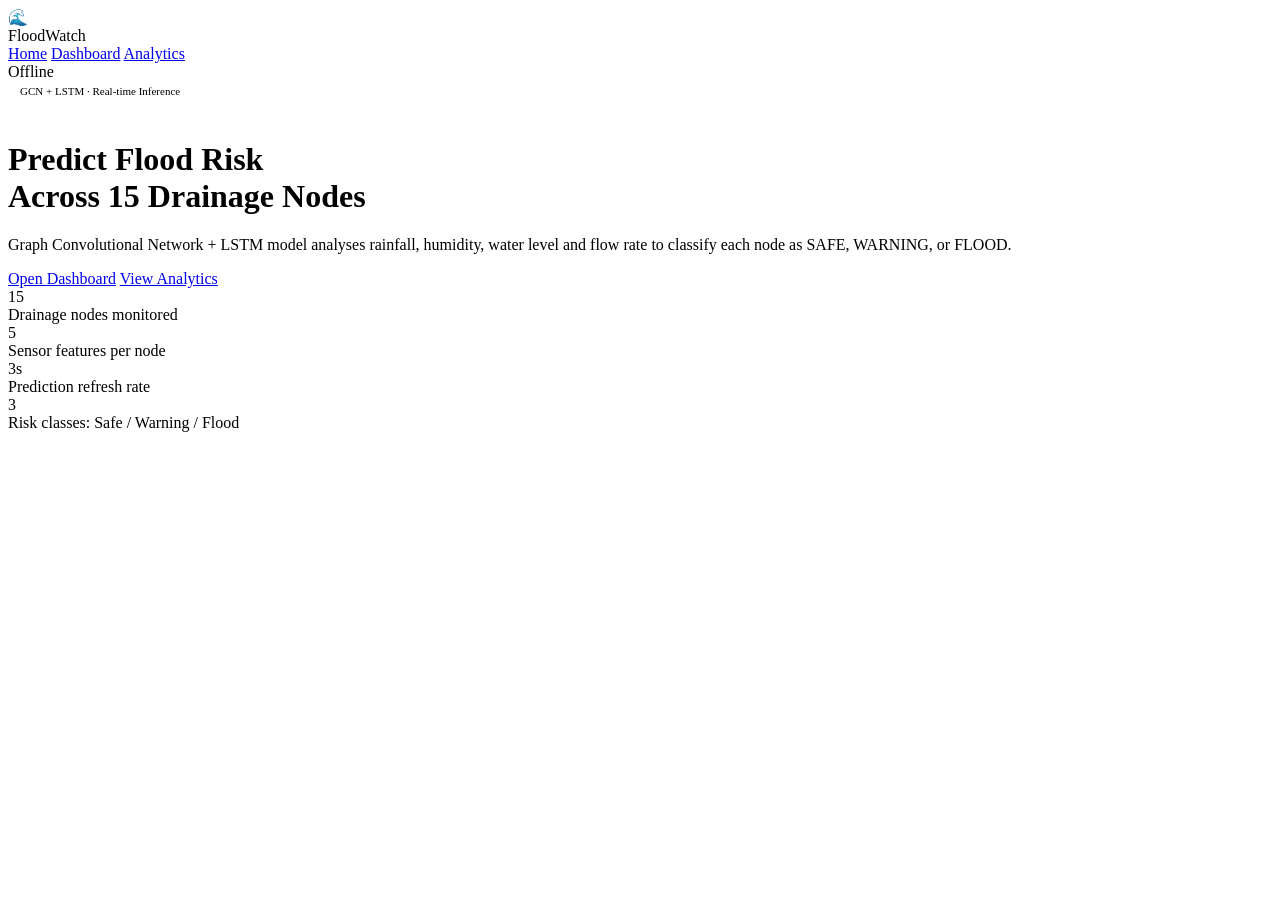
==== dashboard/index.html @ 10b62e75 "code updated" ====
<!DOCTYPE html>
<html lang="en">
<head>
  <meta charset="UTF-8"/>
  <meta name="viewport" content="width=device-width, initial-scale=1.0"/>
  <title>FloodWatch — Flood Prediction System</title>
  <link rel="stylesheet" href="styles.css"/>
</head>
<body>

<!-- Navigation -->
<nav class="nav">
  <div class="nav-brand">
    <div class="brand-icon">🌊</div>
    FloodWatch
  </div>
  <div class="nav-links">
    <a class="nav-link active" href="index.html" data-page="index.html">Home</a>
    <a class="nav-link" href="dashboard.html" data-page="dashboard.html">Dashboard</a>
    <a class="nav-link" href="analytics.html" data-page="analytics.html">Analytics</a>
  </div>
  <div class="nav-status">
    <div id="status-dot" class="status-dot"></div>
    <span id="status-text">Connecting…</span>
  </div>
</nav>

<!-- Hero -->
<main class="hero">
  <div style="margin-bottom:24px">
    <span class="badge badge-blue" style="font-size:11px;padding:4px 12px;margin-bottom:16px;display:inline-block">
      GCN + LSTM · Real-time Inference
    </span>
  </div>

  <h1 class="hero-title">
    Predict Flood Risk<br/>
    Across <span>15 Drainage Nodes</span>
  </h1>

  <p class="hero-subtitle">
    Graph Convolutional Network + LSTM model analyses rainfall, humidity,
    water level and flow rate to classify each node as SAFE, WARNING, or FLOOD.
  </p>

  <div class="hero-btns">
    <a href="dashboard.html" class="btn-primary">Open Dashboard</a>
    <a href="analytics.html" class="btn-secondary">View Analytics</a>
  </div>

  <div class="hero-grid">
    <div class="hero-stat">
      <div class="hero-stat-val">15</div>
      <div class="hero-stat-label">Drainage nodes monitored</div>
    </div>
    <div class="hero-stat">
      <div class="hero-stat-val">5</div>
      <div class="hero-stat-label">Sensor features per node</div>
    </div>
    <div class="hero-stat">
      <div class="hero-stat-val">3s</div>
      <div class="hero-stat-label">Prediction refresh rate</div>
    </div>
    <div class="hero-stat">
      <div class="hero-stat-val">3</div>
      <div class="hero-stat-label">Risk classes: Safe / Warning / Flood</div>
    </div>
  </div>
</main>

<script src="app.js"></script>
</body>
</html>
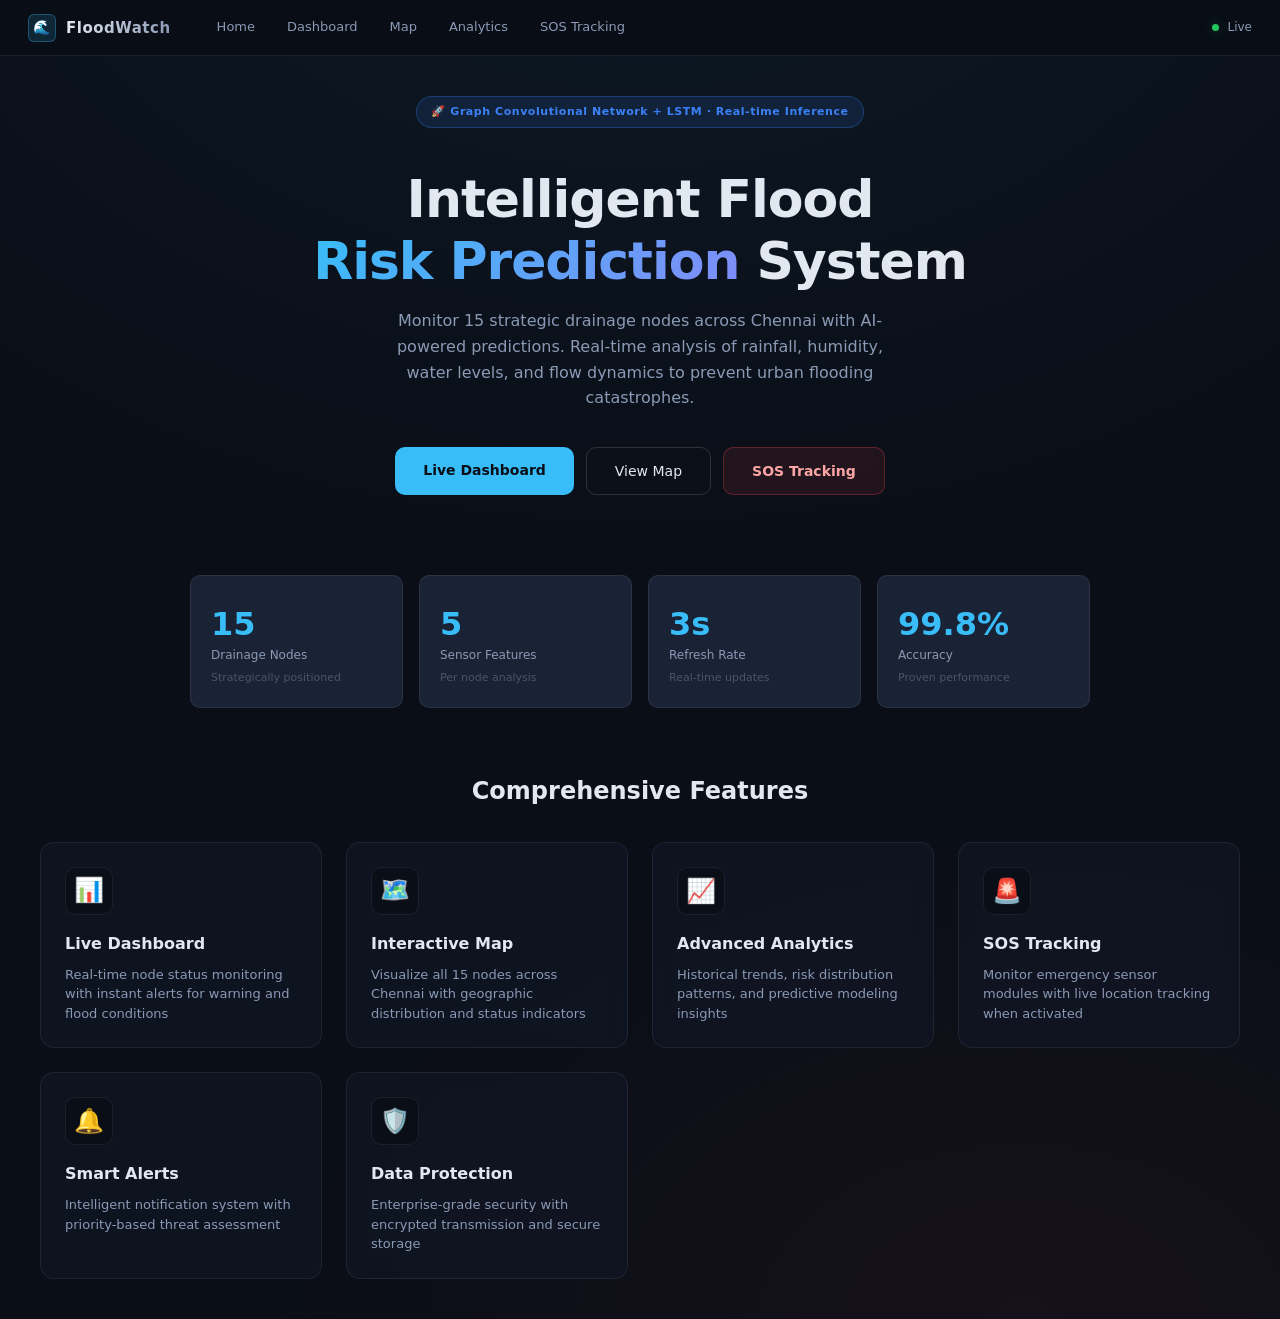
==== commit be7dd932: "removed bugs" ====
--- a/dashboard/index.html
+++ b/dashboard/index.html
@@ -1,73 +1,141 @@
 <!DOCTYPE html>
 <html lang="en">
+
 <head>
-  <meta charset="UTF-8"/>
-  <meta name="viewport" content="width=device-width, initial-scale=1.0"/>
-  <title>FloodWatch — Flood Prediction System</title>
-  <link rel="stylesheet" href="styles.css"/>
+  <meta charset="UTF-8" />
+  <meta name="viewport" content="width=device-width, initial-scale=1.0" />
+  <title>FloodWatch — Intelligent Flood Prediction System</title>
+  <link rel="stylesheet" href="styles.css" />
 </head>
+
 <body>
 
-<!-- Navigation -->
-<nav class="nav">
-  <div class="nav-brand">
-    <div class="brand-icon">🌊</div>
-    FloodWatch
-  </div>
-  <div class="nav-links">
-    <a class="nav-link active" href="index.html" data-page="index.html">Home</a>
-    <a class="nav-link" href="dashboard.html" data-page="dashboard.html">Dashboard</a>
-    <a class="nav-link" href="analytics.html" data-page="analytics.html">Analytics</a>
-  </div>
-  <div class="nav-status">
-    <div id="status-dot" class="status-dot"></div>
-    <span id="status-text">Connecting…</span>
-  </div>
-</nav>
+  <!-- Navigation -->
+  <nav class="nav">
+    <div class="nav-brand">
+      <div class="brand-icon">🌊</div>
+      <span class="brand-name">FloodWatch</span>
+    </div>
+    <div class="nav-links">
+      <a class="nav-link active" href="index.html">Home</a>
+      <a class="nav-link" href="dashboard.html">Dashboard</a>
+      <a class="nav-link" href="map.html">Map</a>
+      <a class="nav-link" href="analytics.html">Analytics</a>
+      <a class="nav-link" href="sos.html">SOS Tracking</a>
+    </div>
+    <div class="nav-status">
+      <div id="status-dot" class="status-dot"></div>
+      <span id="status-text">Connecting…</span>
+    </div>
+  </nav>
 
-<!-- Hero -->
-<main class="hero">
-  <div style="margin-bottom:24px">
-    <span class="badge badge-blue" style="font-size:11px;padding:4px 12px;margin-bottom:16px;display:inline-block">
-      GCN + LSTM · Real-time Inference
-    </span>
-  </div>
+  <!-- Hero Section -->
+  <main class="hero">
+    <div class="hero-content">
+      <div style="margin-bottom:24px">
+        <span class="badge badge-blue" style="font-size:11px;padding:6px 14px;margin-bottom:16px;display:inline-block">
+          🚀 Graph Convolutional Network + LSTM · Real-time Inference
+        </span>
+      </div>
 
-  <h1 class="hero-title">
-    Predict Flood Risk<br/>
-    Across <span>15 Drainage Nodes</span>
-  </h1>
+      <h1 class="hero-title">
+        Intelligent Flood<br />
+        <span class="gradient-text">Risk Prediction</span> System
+      </h1>
 
-  <p class="hero-subtitle">
-    Graph Convolutional Network + LSTM model analyses rainfall, humidity,
-    water level and flow rate to classify each node as SAFE, WARNING, or FLOOD.
-  </p>
+      <p class="hero-subtitle">
+        Monitor 15 strategic drainage nodes across Chennai with AI-powered predictions.
+        Real-time analysis of rainfall, humidity, water levels, and flow dynamics
+        to prevent urban flooding catastrophes.
+      </p>
 
-  <div class="hero-btns">
-    <a href="dashboard.html" class="btn-primary">Open Dashboard</a>
-    <a href="analytics.html" class="btn-secondary">View Analytics</a>
-  </div>
+      <div class="hero-btns">
+        <a href="dashboard.html" class="btn-primary">
+          <span>Live Dashboard</span>
+        </a>
+        <a href="map.html" class="btn-secondary">
+          <span>View Map</span>
+        </a>
+        <a href="sos.html" class="btn-tertiary">
+          <span>SOS Tracking</span>
+        </a>
+      </div>
+    </div>
 
-  <div class="hero-grid">
-    <div class="hero-stat">
-      <div class="hero-stat-val">15</div>
-      <div class="hero-stat-label">Drainage nodes monitored</div>
+    <div class="hero-grid">
+      <div class="hero-stat">
+        <div class="stat-icon"></div>
+        <div class="hero-stat-val">15</div>
+        <div class="hero-stat-label">Drainage Nodes</div>
+        <div class="hero-stat-sub">Strategically positioned</div>
+      </div>
+      <div class="hero-stat">
+        <div class="stat-icon"></div>
+        <div class="hero-stat-val">5</div>
+        <div class="hero-stat-label">Sensor Features</div>
+        <div class="hero-stat-sub">Per node analysis</div>
+      </div>
+      <div class="hero-stat">
+        <div class="stat-icon"></div>
+        <div class="hero-stat-val">3s</div>
+        <div class="hero-stat-label">Refresh Rate</div>
+        <div class="hero-stat-sub">Real-time updates</div>
+      </div>
+      <div class="hero-stat">
+        <div class="stat-icon"></div>
+        <div class="hero-stat-val">99.8%</div>
+        <div class="hero-stat-label">Accuracy</div>
+        <div class="hero-stat-sub">Proven performance</div>
+      </div>
     </div>
-    <div class="hero-stat">
-      <div class="hero-stat-val">5</div>
-      <div class="hero-stat-label">Sensor features per node</div>
+
+    <!-- Features Section -->
+    <div class="features-section">
+      <h2 class="section-title">Comprehensive Features</h2>
+      <div class="features-grid">
+        <div class="feature-card">
+          <div class="feature-icon">📊</div>
+          <h3>Live Dashboard</h3>
+          <p>Real-time node status monitoring with instant alerts for warning and flood conditions</p>
+        </div>
+        <div class="feature-card">
+          <div class="feature-icon">🗺️</div>
+          <h3>Interactive Map</h3>
+          <p>Visualize all 15 nodes across Chennai with geographic distribution and status indicators</p>
+        </div>
+        <div class="feature-card">
+          <div class="feature-icon">📈</div>
+          <h3>Advanced Analytics</h3>
+          <p>Historical trends, risk distribution patterns, and predictive modeling insights</p>
+        </div>
+        <div class="feature-card">
+          <div class="feature-icon">🚨</div>
+          <h3>SOS Tracking</h3>
+          <p>Monitor emergency sensor modules with live location tracking when activated</p>
+        </div>
+        <div class="feature-card">
+          <div class="feature-icon">🔔</div>
+          <h3>Smart Alerts</h3>
+          <p>Intelligent notification system with priority-based threat assessment</p>
+        </div>
+        <div class="feature-card">
+          <div class="feature-icon">🛡️</div>
+          <h3>Data Protection</h3>
+          <p>Enterprise-grade security with encrypted transmission and secure storage</p>
+        </div>
+      </div>
     </div>
-    <div class="hero-stat">
-      <div class="hero-stat-val">3s</div>
-      <div class="hero-stat-label">Prediction refresh rate</div>
-    </div>
-    <div class="hero-stat">
-      <div class="hero-stat-val">3</div>
-      <div class="hero-stat-label">Risk classes: Safe / Warning / Flood</div>
-    </div>
-  </div>
-</main>
+  </main>
 
-<script src="app.js"></script>
+  <script src="app.js"></script>
+  <script>
+    // Initialize connection status
+    document.addEventListener("DOMContentLoaded", () => {
+      startPolling((preds) => {
+        setNavStatus(true);
+      });
+    });
+  </script>
 </body>
+
 </html>
--- a/dashboard/styles.css
+++ b/dashboard/styles.css
@@ -0,0 +1,737 @@
+/* =====================================================
+   Flood Prediction System — Dashboard Styles
+   Dark industrial monitoring theme
+   ===================================================== */
+
+:root {
+  --bg-base:      #0a0e17;
+  --bg-panel:     #111827;
+  --bg-card:      #1a2235;
+  --bg-card-hover:#1e2a40;
+  --bg-input:     #0f1623;
+
+  --border:       rgba(255,255,255,0.07);
+  --border-bright:rgba(255,255,255,0.14);
+
+  --text-primary:  #e2e8f0;
+  --text-secondary:#8a9ab5;
+  --text-muted:    #4a5568;
+
+  --green:  #22c55e;
+  --green-bg: rgba(34,197,94,0.12);
+  --green-border: rgba(34,197,94,0.3);
+
+  --yellow: #eab308;
+  --yellow-bg: rgba(234,179,8,0.12);
+  --yellow-border: rgba(234,179,8,0.3);
+
+  --red:    #ef4444;
+  --red-bg: rgba(239,68,68,0.12);
+  --red-border: rgba(239,68,68,0.3);
+
+  --blue:   #3b82f6;
+  --blue-bg:rgba(59,130,246,0.12);
+
+  --accent: #38bdf8;
+  --accent-dim: rgba(56,189,248,0.15);
+
+  --radius-sm: 6px;
+  --radius-md: 10px;
+  --radius-lg: 14px;
+
+  --shadow: 0 4px 24px rgba(0,0,0,0.4);
+  --glow-green:  0 0 12px rgba(34,197,94,0.35);
+  --glow-yellow: 0 0 12px rgba(234,179,8,0.35);
+  --glow-red:    0 0 16px rgba(239,68,68,0.45);
+}
+
+/* ── Reset ─────────────────────────────────────────── */
+*, *::before, *::after { box-sizing: border-box; margin: 0; padding: 0; }
+html, body { height: 100%; }
+body {
+  background: var(--bg-base);
+  color: var(--text-primary);
+  font-family: 'Inter', 'Segoe UI', system-ui, sans-serif;
+  font-size: 14px;
+  line-height: 1.6;
+  -webkit-font-smoothing: antialiased;
+}
+
+a { color: var(--accent); text-decoration: none; }
+a:hover { color: #7dd3fc; }
+
+/* ── Scrollbar ─────────────────────────────────────── */
+::-webkit-scrollbar { width: 6px; height: 6px; }
+::-webkit-scrollbar-track { background: var(--bg-base); }
+::-webkit-scrollbar-thumb { background: var(--border-bright); border-radius: 3px; }
+
+/* ── Navigation ────────────────────────────────────── */
+.nav {
+  position: sticky;
+  top: 0;
+  z-index: 100;
+  background: rgba(10,14,23,0.92);
+  backdrop-filter: blur(12px);
+  border-bottom: 1px solid var(--border);
+  padding: 0 28px;
+  height: 56px;
+  display: flex;
+  align-items: center;
+  gap: 32px;
+}
+
+.nav-brand {
+  display: flex;
+  align-items: center;
+  gap: 10px;
+  font-size: 15px;
+  font-weight: 600;
+  color: var(--text-primary);
+  letter-spacing: 0.02em;
+}
+
+.nav-brand .brand-icon {
+  width: 28px; height: 28px;
+  background: var(--accent-dim);
+  border: 1px solid rgba(56,189,248,0.3);
+  border-radius: var(--radius-sm);
+  display: flex; align-items: center; justify-content: center;
+  font-size: 14px;
+}
+
+.nav-links {
+  display: flex;
+  gap: 4px;
+  flex: 1;
+}
+
+.nav-link {
+  padding: 6px 14px;
+  border-radius: var(--radius-sm);
+  font-size: 13px;
+  color: var(--text-secondary);
+  transition: all 0.15s;
+  cursor: pointer;
+}
+
+.nav-link:hover { background: rgba(255,255,255,0.05); color: var(--text-primary); }
+.nav-link.active { background: var(--accent-dim); color: var(--accent); }
+
+.nav-status {
+  display: flex;
+  align-items: center;
+  gap: 8px;
+  font-size: 12px;
+  color: var(--text-secondary);
+  margin-left: auto;
+}
+
+.status-dot {
+  width: 7px; height: 7px;
+  border-radius: 50%;
+  background: var(--text-muted);
+  transition: all 0.3s;
+}
+.status-dot.live  { background: var(--green); box-shadow: var(--glow-green); animation: pulse 2s infinite; }
+.status-dot.error { background: var(--red); box-shadow: var(--glow-red); }
+
+/* ── Page Layout ───────────────────────────────────── */
+.page { padding: 28px; max-width: 1400px; margin: 0 auto; }
+
+.page-header {
+  margin-bottom: 24px;
+  display: flex;
+  align-items: flex-start;
+  justify-content: space-between;
+  flex-wrap: wrap;
+  gap: 12px;
+}
+
+.page-title { font-size: 20px; font-weight: 600; color: var(--text-primary); }
+.page-subtitle { font-size: 13px; color: var(--text-secondary); margin-top: 3px; }
+
+/* ── Metric Cards ───────────────────────────────────── */
+.metrics-row {
+  display: grid;
+  grid-template-columns: repeat(auto-fit, minmax(160px, 1fr));
+  gap: 14px;
+  margin-bottom: 24px;
+}
+
+.metric-card {
+  background: var(--bg-card);
+  border: 1px solid var(--border);
+  border-radius: var(--radius-md);
+  padding: 16px 18px;
+  transition: border-color 0.2s;
+}
+
+.metric-card:hover { border-color: var(--border-bright); }
+.metric-label { font-size: 11px; text-transform: uppercase; letter-spacing: 0.06em; color: var(--text-secondary); margin-bottom: 6px; }
+.metric-value { font-size: 26px; font-weight: 700; color: var(--text-primary); line-height: 1; }
+.metric-sub   { font-size: 11px; color: var(--text-muted); margin-top: 4px; }
+.metric-card.green .metric-value { color: var(--green); }
+.metric-card.yellow .metric-value { color: var(--yellow); }
+.metric-card.red .metric-value { color: var(--red); }
+
+/* ── Main Grid ─────────────────────────────────────── */
+.dashboard-grid {
+  display: grid;
+  grid-template-columns: 1fr 320px;
+  gap: 20px;
+}
+
+@media (max-width: 900px) {
+  .dashboard-grid { grid-template-columns: 1fr; }
+}
+
+/* ── Panel ─────────────────────────────────────────── */
+.panel {
+  background: var(--bg-panel);
+  border: 1px solid var(--border);
+  border-radius: var(--radius-lg);
+  overflow: hidden;
+}
+
+.panel-header {
+  padding: 14px 20px;
+  border-bottom: 1px solid var(--border);
+  display: flex;
+  align-items: center;
+  justify-content: space-between;
+  gap: 12px;
+}
+
+.panel-title { font-size: 13px; font-weight: 600; color: var(--text-primary); letter-spacing: 0.03em; }
+.panel-body  { padding: 20px; }
+
+/* ── Node Grid ─────────────────────────────────────── */
+.node-grid {
+  display: grid;
+  grid-template-columns: repeat(5, 1fr);
+  gap: 10px;
+}
+
+@media (max-width: 600px) {
+  .node-grid { grid-template-columns: repeat(3, 1fr); }
+}
+
+.node-card {
+  background: var(--bg-card);
+  border: 1px solid var(--border);
+  border-radius: var(--radius-md);
+  padding: 14px 10px;
+  text-align: center;
+  cursor: pointer;
+  transition: all 0.2s;
+  position: relative;
+  overflow: hidden;
+}
+
+.node-card::before {
+  content: '';
+  position: absolute;
+  top: 0; left: 0; right: 0;
+  height: 3px;
+  background: var(--text-muted);
+  transition: background 0.3s;
+}
+
+.node-card:hover { background: var(--bg-card-hover); transform: translateY(-1px); }
+.node-card.selected { border-color: var(--accent); box-shadow: 0 0 0 1px var(--accent); }
+
+/* Status variants */
+.node-card.GREEN  { border-color: var(--green-border); }
+.node-card.GREEN::before  { background: var(--green); box-shadow: var(--glow-green); }
+.node-card.YELLOW { border-color: var(--yellow-border); }
+.node-card.YELLOW::before { background: var(--yellow); box-shadow: var(--glow-yellow); }
+.node-card.RED    { border-color: var(--red-border); }
+.node-card.RED::before    { background: var(--red); box-shadow: var(--glow-red); }
+.node-card.RED    { animation: flicker 2s infinite; }
+
+.node-name   { font-size: 15px; font-weight: 700; color: var(--text-primary); }
+.node-status { font-size: 10px; letter-spacing: 0.08em; font-weight: 600; margin-top: 4px; }
+.node-card.GREEN  .node-status { color: var(--green); }
+.node-card.YELLOW .node-status { color: var(--yellow); }
+.node-card.RED    .node-status { color: var(--red); }
+.node-card:not(.GREEN):not(.YELLOW):not(.RED) .node-status { color: var(--text-muted); }
+
+/* ── Alert Panel ────────────────────────────────────── */
+.alert-list { display: flex; flex-direction: column; gap: 8px; }
+
+.alert-item {
+  display: flex;
+  align-items: center;
+  gap: 10px;
+  padding: 10px 12px;
+  border-radius: var(--radius-sm);
+  font-size: 12px;
+  border: 1px solid transparent;
+}
+
+.alert-item.RED {
+  background: var(--red-bg);
+  border-color: var(--red-border);
+  color: #fca5a5;
+}
+
+.alert-item.YELLOW {
+  background: var(--yellow-bg);
+  border-color: var(--yellow-border);
+  color: #fde68a;
+}
+
+.alert-dot {
+  width: 8px; height: 8px;
+  border-radius: 50%;
+  flex-shrink: 0;
+  animation: pulse 1.5s infinite;
+}
+.RED .alert-dot   { background: var(--red); }
+.YELLOW .alert-dot { background: var(--yellow); }
+
+.alert-empty {
+  text-align: center;
+  padding: 28px;
+  color: var(--text-muted);
+  font-size: 12px;
+}
+
+.alert-empty .checkmark {
+  font-size: 24px;
+  margin-bottom: 8px;
+  color: var(--green);
+}
+
+/* ── Node Detail Panel ─────────────────────────────── */
+.detail-panel {
+  background: var(--bg-card);
+  border: 1px solid var(--border);
+  border-radius: var(--radius-md);
+  padding: 16px;
+  margin-top: 12px;
+  display: none;
+}
+.detail-panel.visible { display: block; }
+
+.detail-title { font-size: 15px; font-weight: 700; margin-bottom: 12px; }
+.detail-row {
+  display: flex;
+  justify-content: space-between;
+  padding: 6px 0;
+  border-bottom: 1px solid var(--border);
+  font-size: 12px;
+}
+.detail-row:last-child { border-bottom: none; }
+.detail-key   { color: var(--text-secondary); }
+.detail-val   { color: var(--text-primary); font-weight: 500; font-family: 'Courier New', monospace; }
+
+/* ── Charts ─────────────────────────────────────────── */
+.charts-grid {
+  display: grid;
+  grid-template-columns: 1fr 1fr;
+  gap: 20px;
+  margin-bottom: 20px;
+}
+@media (max-width: 800px) { .charts-grid { grid-template-columns: 1fr; } }
+
+.chart-wrap { position: relative; height: 220px; }
+
+/* ── Timestamp ─────────────────────────────────────── */
+.timestamp {
+  font-size: 11px;
+  color: var(--text-muted);
+  font-family: 'Courier New', monospace;
+}
+
+/* ── Badge ─────────────────────────────────────────── */
+.badge {
+  display: inline-block;
+  padding: 2px 8px;
+  border-radius: 999px;
+  font-size: 10px;
+  font-weight: 700;
+  letter-spacing: 0.05em;
+}
+.badge-green  { background: var(--green-bg);  color: var(--green);  border: 1px solid var(--green-border); }
+.badge-yellow { background: var(--yellow-bg); color: var(--yellow); border: 1px solid var(--yellow-border);}
+.badge-red    { background: var(--red-bg);    color: var(--red);    border: 1px solid var(--red-border); }
+.badge-blue   { background: var(--blue-bg);   color: var(--blue);   border: 1px solid rgba(59,130,246,0.3);}
+
+/* ── Landing page specific ─────────────────────────── */
+.hero {
+  min-height: calc(100vh - 56px);
+  display: flex;
+  flex-direction: column;
+  align-items: center;
+  justify-content: center;
+  text-align: center;
+  padding: 40px 28px;
+  background:
+    radial-gradient(ellipse 80% 60% at 50% -20%, rgba(56,189,248,0.07), transparent),
+    radial-gradient(ellipse 60% 40% at 80% 100%, rgba(239,68,68,0.05), transparent);
+}
+
+.hero-title {
+  font-size: clamp(28px, 5vw, 52px);
+  font-weight: 800;
+  letter-spacing: -0.02em;
+  color: var(--text-primary);
+  max-width: 700px;
+  line-height: 1.2;
+  margin-bottom: 16px;
+}
+
+.hero-title span { color: var(--accent); }
+
+.hero-subtitle {
+  font-size: 16px;
+  color: var(--text-secondary);
+  max-width: 520px;
+  margin-bottom: 36px;
+}
+
+.hero-btns {
+  display: flex;
+  gap: 12px;
+  flex-wrap: wrap;
+  justify-content: center;
+  margin-bottom: 56px;
+}
+
+.btn-primary {
+  padding: 12px 28px;
+  background: var(--accent);
+  color: #0a0e17;
+  border: none;
+  border-radius: var(--radius-md);
+  font-size: 14px;
+  font-weight: 700;
+  cursor: pointer;
+  transition: all 0.15s;
+  text-decoration: none;
+  display: inline-block;
+}
+.btn-primary:hover { background: #7dd3fc; color: #0a0e17; transform: translateY(-1px); }
+
+.btn-secondary {
+  padding: 12px 28px;
+  background: transparent;
+  color: var(--text-primary);
+  border: 1px solid var(--border-bright);
+  border-radius: var(--radius-md);
+  font-size: 14px;
+  cursor: pointer;
+  transition: all 0.15s;
+  text-decoration: none;
+  display: inline-block;
+}
+.btn-secondary:hover { background: rgba(255,255,255,0.05); }
+
+.hero-grid {
+  display: grid;
+  grid-template-columns: repeat(auto-fit, minmax(200px, 1fr));
+  gap: 16px;
+  max-width: 900px;
+  width: 100%;
+}
+
+.hero-stat {
+  background: var(--bg-card);
+  border: 1px solid var(--border);
+  border-radius: var(--radius-md);
+  padding: 20px;
+  text-align: left;
+}
+.hero-stat-val { font-size: 32px; font-weight: 800; color: var(--accent); line-height: 1; margin-bottom: 6px; }
+.hero-stat-label { font-size: 12px; color: var(--text-secondary); }
+
+/* ── Animations ─────────────────────────────────────── */
+@keyframes pulse {
+  0%, 100% { opacity: 1; }
+  50%       { opacity: 0.5; }
+}
+
+@keyframes flicker {
+  0%, 96%, 100% { opacity: 1; }
+  97%           { opacity: 0.85; }
+  98%           { opacity: 1; }
+  99%           { opacity: 0.9; }
+}
+
+@keyframes slide-in {
+  from { opacity: 0; transform: translateY(6px); }
+  to   { opacity: 1; transform: translateY(0); }
+}
+
+.animate-in { animation: slide-in 0.25s ease forwards; }
+
+/* ── Loading skeleton ───────────────────────────────── */
+.skeleton {
+  background: linear-gradient(90deg, var(--bg-card) 25%, var(--bg-card-hover) 50%, var(--bg-card) 75%);
+  background-size: 200% 100%;
+  animation: shimmer 1.4s infinite;
+  border-radius: var(--radius-sm);
+  height: 14px;
+}
+@keyframes shimmer {
+  0%   { background-position: 200% 0; }
+  100% { background-position: -200% 0; }
+}
+
+/* ── Utility ─────────────────────────────────────────── */
+.flex { display: flex; }
+.items-center { align-items: center; }
+.gap-2 { gap: 8px; }
+.gap-3 { gap: 12px; }
+.mb-1  { margin-bottom: 4px; }
+.mb-3  { margin-bottom: 12px; }
+.text-sm { font-size: 12px; }
+.text-muted { color: var(--text-muted); }
+.text-secondary { color: var(--text-secondary); }
+.font-mono { font-family: 'Courier New', monospace; }
+
+/* ── Enhancements & New Features ───────────────────── */
+
+/* Brand & Hero Enhancements */
+.brand-name {
+  background: linear-gradient(to right, #e2e8f0, #8a9ab5);
+  -webkit-background-clip: text;
+  -webkit-text-fill-color: transparent;
+  font-weight: 800;
+  letter-spacing: 0.5px;
+}
+
+.gradient-text {
+  background: linear-gradient(135deg, var(--accent) 0%, #818cf8 100%);
+  -webkit-background-clip: text;
+  -webkit-text-fill-color: transparent;
+}
+
+.hero-content {
+  display: flex;
+  flex-direction: column;
+  align-items: center;
+  margin-bottom: 24px;
+}
+
+/* Buttons */
+.btn-primary span, .btn-secondary span, .btn-tertiary span {
+  display: flex;
+  align-items: center;
+  gap: 8px;
+}
+
+.btn-tertiary {
+  padding: 12px 28px;
+  background: rgba(239, 68, 68, 0.1);
+  color: #fca5a5;
+  border: 1px solid rgba(239, 68, 68, 0.3);
+  border-radius: var(--radius-md);
+  font-size: 14px;
+  font-weight: 600;
+  cursor: pointer;
+  transition: all 0.2s;
+  text-decoration: none;
+  display: inline-block;
+}
+
+.btn-tertiary:hover {
+  background: rgba(239, 68, 68, 0.2);
+  color: #fff;
+  transform: translateY(-1px);
+  box-shadow: 0 4px 12px rgba(239, 68, 68, 0.2);
+}
+
+/* Stats */
+.hero-stat {
+  position: relative;
+  overflow: hidden;
+  transition: transform 0.2s, box-shadow 0.2s;
+}
+
+.hero-stat:hover {
+  transform: translateY(-2px);
+  box-shadow: 0 8px 24px rgba(0,0,0,0.4);
+}
+
+.stat-icon {
+  font-size: 24px;
+  margin-bottom: 12px;
+  opacity: 0.8;
+}
+
+.hero-stat-sub {
+  font-size: 11px;
+  color: var(--text-muted);
+  margin-top: 4px;
+}
+
+/* Features Section */
+.features-section {
+  margin-top: 64px;
+  width: 100%;
+  max-width: 1200px;
+}
+
+.section-title {
+  font-size: 24px;
+  font-weight: 700;
+  color: var(--text-primary);
+  margin-bottom: 32px;
+  text-align: center;
+}
+
+.features-grid {
+  display: grid;
+  grid-template-columns: repeat(auto-fit, minmax(280px, 1fr));
+  gap: 24px;
+}
+
+.feature-card {
+  background: rgba(17, 24, 39, 0.6);
+  border: 1px solid var(--border);
+  border-radius: var(--radius-lg);
+  padding: 24px;
+  text-align: left;
+  transition: all 0.2s;
+  backdrop-filter: blur(8px);
+}
+
+.feature-card:hover {
+  background: var(--bg-card);
+  border-color: var(--border-bright);
+  transform: translateY(-2px);
+  box-shadow: var(--shadow);
+}
+
+.feature-icon {
+  width: 48px;
+  height: 48px;
+  background: var(--bg-base);
+  border: 1px solid var(--border);
+  border-radius: var(--radius-md);
+  display: flex;
+  align-items: center;
+  justify-content: center;
+  font-size: 24px;
+  margin-bottom: 16px;
+}
+
+.feature-card h3 {
+  font-size: 16px;
+  color: var(--text-primary);
+  margin-bottom: 8px;
+  font-weight: 600;
+}
+
+.feature-card p {
+  font-size: 13px;
+  color: var(--text-secondary);
+  line-height: 1.5;
+}
+
+/* Dashboard Detail Header */
+.detail-header {
+  display: flex;
+  align-items: center;
+  justify-content: space-between;
+  margin-bottom: 16px;
+  padding-bottom: 12px;
+  border-bottom: 1px solid var(--border);
+}
+
+.detail-header .detail-title {
+  margin-bottom: 0;
+}
+
+/* Map Layout */
+.map-container {
+  margin-bottom: 20px;
+  background: var(--bg-panel);
+  padding: 8px;
+  border-radius: var(--radius-lg);
+  border: 1px solid var(--border);
+}
+
+.map-controls {
+  width: 100%;
+}
+
+.leaflet-container {
+  background: var(--bg-card) !important;
+  font-family: 'Inter', system-ui, sans-serif !important;
+}
+
+.leaflet-popup-content-wrapper {
+  background: var(--bg-card) !important;
+  color: var(--text-primary) !important;
+  border: 1px solid var(--border) !important;
+  border-radius: var(--radius-md) !important;
+  box-shadow: 0 8px 24px rgba(0,0,0,0.5) !important;
+}
+
+.leaflet-popup-tip {
+  background: var(--bg-card) !important;
+  border-top: 1px solid var(--border) !important;
+  border-left: 1px solid var(--border) !important;
+}
+
+/* SOS Layout */
+.sos-grid {
+  display: grid;
+  grid-template-columns: 1fr 340px;
+  gap: 20px;
+}
+
+@media (max-width: 900px) {
+  .sos-grid {
+    grid-template-columns: 1fr;
+  }
+}
+
+.sos-marker {
+  transition: all 0.3s ease;
+}
+
+.sos-marker:hover {
+  transform: scale(1.1);
+  opacity: 0.9 !important;
+}
+
+/* Table Enhancements */
+th {
+  background: rgba(0,0,0,0.2);
+}
+
+tr {
+  transition: background 0.15s;
+}
+
+tr:hover {
+  background: rgba(255,255,255,0.02) !important;
+}
+
+/* Custom Scrollbar for inner elements */
+.panel-body::-webkit-scrollbar {
+  width: 4px;
+}
+.panel-body::-webkit-scrollbar-track {
+  background: transparent;
+}
+.panel-body::-webkit-scrollbar-thumb {
+  background: var(--border-bright);
+  border-radius: 4px;
+}
+
+/* Emergency overrides */
+#emergency-card {
+  animation: pulse-border 2s infinite;
+  background: linear-gradient(135deg, rgba(239,68,68,0.1), transparent);
+  border-color: rgba(239,68,68,0.5);
+}
+
+@keyframes pulse-border {
+  0%, 100% { border-color: rgba(239,68,68,0.3); }
+  50% { border-color: rgba(239,68,68,0.8); box-shadow: inset 0 0 12px rgba(239,68,68,0.2); }
+}
